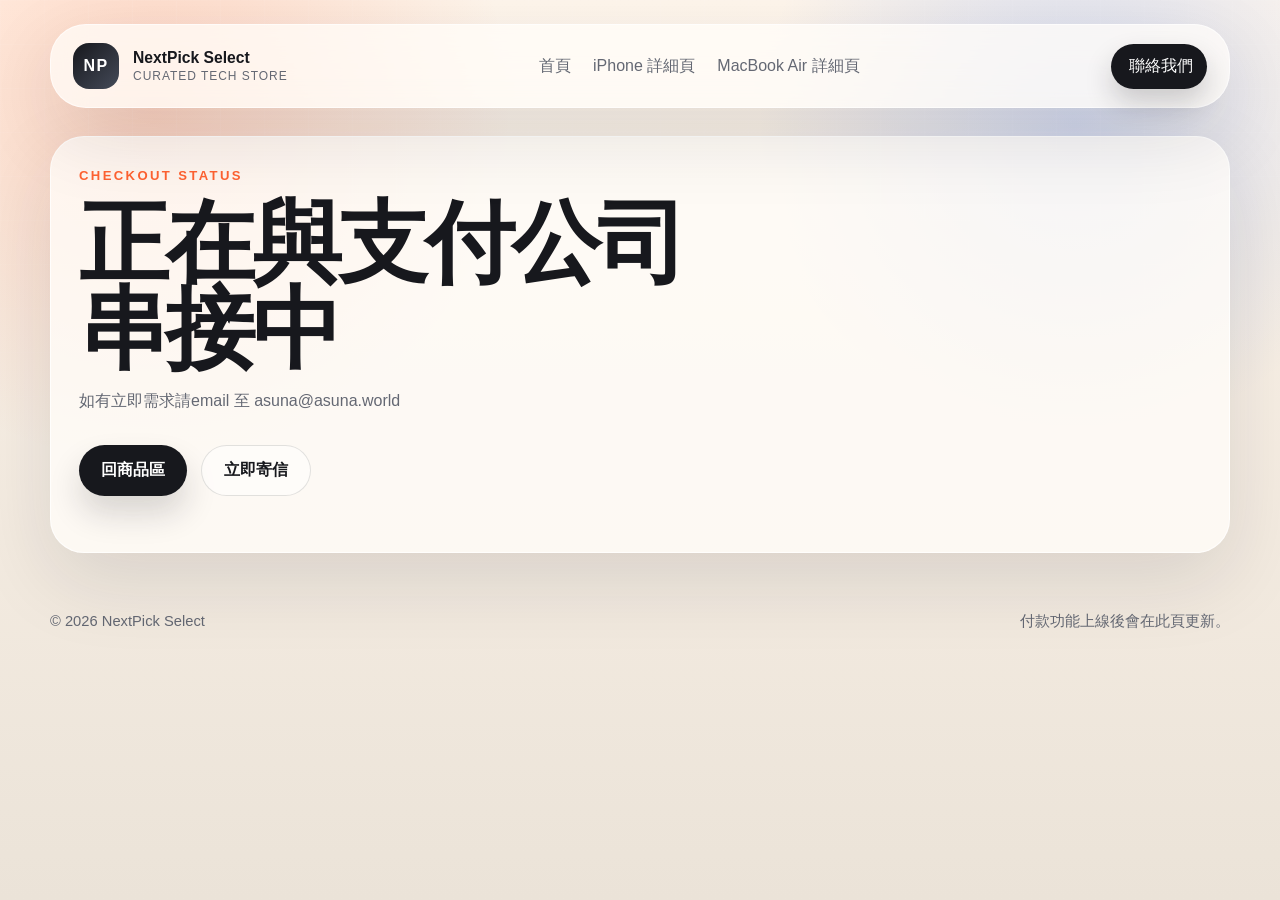
==== direct-purchase.html @ 71fd7b79 "Add MacBook Air detail page and direct purchase landing" ====
<!DOCTYPE html>
<html lang="zh-Hant">
<head>
  <meta charset="UTF-8">
  <meta name="viewport" content="width=device-width, initial-scale=1.0">
  <title>直接購買 | NextPick Select</title>
  <meta name="description" content="目前付款流程正在串接中，如有立即需求可透過 email 聯繫。">
  <link rel="stylesheet" href="styles.css">
</head>
<body>
  <div class="backdrop" aria-hidden="true"></div>
  <div class="page-shell">
    <header class="site-header">
      <a class="brand" href="index.html" aria-label="回到 NextPick Select 首頁">
        <span class="brand-mark">NP</span>
        <span class="brand-text">
          <strong>NextPick Select</strong>
          <small>Curated Tech Store</small>
        </span>
      </a>

      <nav class="site-nav" aria-label="頁面導覽">
        <a href="index.html">首頁</a>
        <a href="iphone-details.html">iPhone 詳細頁</a>
        <a href="macbook-air-details.html">MacBook Air 詳細頁</a>
      </nav>

      <a class="header-cta" href="index.html#contact">聯絡我們</a>
    </header>

    <main class="details-main">
      <section class="details-hero reveal">
        <p class="eyebrow">CHECKOUT STATUS</p>
        <h1>正在與支付公司串接中</h1>
        <p class="details-note">如有立即需求請email 至 <a href="mailto:asuna@asuna.world">asuna@asuna.world</a></p>
        <div class="hero-actions">
          <a class="button button-primary" href="index.html#catalog">回商品區</a>
          <a class="button button-secondary" href="mailto:asuna@asuna.world">立即寄信</a>
        </div>
      </section>
    </main>

    <footer class="site-footer">
      <p>© <span id="year">2026</span> NextPick Select</p>
      <p>付款功能上線後會在此頁更新。</p>
    </footer>
  </div>

  <script src="direct-purchase.js" defer></script>
</body>
</html>
---- styles.css ----
:root {
  --bg-top: #fff6ec;
  --bg-bottom: #ebe3d8;
  --surface: rgba(255, 252, 247, 0.78);
  --surface-strong: #fffdf9;
  --ink: #17181d;
  --muted: #646873;
  --line: rgba(23, 24, 29, 0.12);
  --shadow: 0 26px 80px rgba(25, 28, 40, 0.12);
  --accent: #ff6231;
  --accent-cool: #1d68ff;
  --accent-warm: #e60012;
  --radius-xl: 36px;
  --radius-sm: 999px;
  --content-width: min(1180px, calc(100vw - 40px));
}

*,
*::before,
*::after {
  box-sizing: border-box;
}

html {
  scroll-behavior: smooth;
}

body {
  margin: 0;
  min-height: 100vh;
  font-family: "Aptos", "Trebuchet MS", "Segoe UI", sans-serif;
  color: var(--ink);
  background:
    radial-gradient(circle at 12% 12%, rgba(255, 98, 49, 0.22), transparent 26%),
    radial-gradient(circle at 84% 14%, rgba(29, 104, 255, 0.18), transparent 24%),
    linear-gradient(180deg, var(--bg-top) 0%, var(--bg-bottom) 100%);
}

a {
  color: inherit;
  text-decoration: none;
}

button {
  font: inherit;
}

.backdrop {
  position: fixed;
  inset: 0;
  pointer-events: none;
  background:
    linear-gradient(rgba(255, 255, 255, 0.22) 1px, transparent 1px),
    linear-gradient(90deg, rgba(255, 255, 255, 0.22) 1px, transparent 1px);
  background-size: 44px 44px;
  mask-image: linear-gradient(180deg, rgba(0, 0, 0, 0.65), transparent 88%);
  opacity: 0.45;
}

.page-shell {
  width: var(--content-width);
  margin: 0 auto;
  padding: 24px 0 48px;
}

.site-header {
  position: sticky;
  top: 18px;
  z-index: 10;
  display: flex;
  align-items: center;
  justify-content: space-between;
  gap: 20px;
  padding: 18px 22px;
  margin-bottom: 28px;
  border: 1px solid rgba(255, 255, 255, 0.65);
  border-radius: var(--radius-xl);
  background: rgba(255, 253, 249, 0.74);
  backdrop-filter: blur(16px);
  box-shadow: var(--shadow);
}

.brand {
  display: inline-flex;
  align-items: center;
  gap: 14px;
}

.brand-mark {
  display: inline-grid;
  place-items: center;
  width: 46px;
  height: 46px;
  border-radius: 16px;
  background: linear-gradient(135deg, var(--ink), #444a58);
  color: #fff;
  font-weight: 700;
  letter-spacing: 0.08em;
}

.brand-text {
  display: flex;
  flex-direction: column;
  gap: 2px;
}

.brand-text strong {
  font-size: 0.98rem;
}

.brand-text small {
  color: var(--muted);
  font-size: 0.75rem;
  letter-spacing: 0.08em;
  text-transform: uppercase;
}

.site-nav {
  display: inline-flex;
  align-items: center;
  gap: 22px;
  color: var(--muted);
}

.site-nav a {
  transition: color 160ms ease;
}

.site-nav a:hover,
.site-nav a:focus-visible {
  color: var(--ink);
}

.header-cta,
.button {
  display: inline-flex;
  align-items: center;
  justify-content: center;
  gap: 10px;
  border: 0;
  border-radius: var(--radius-sm);
  transition:
    transform 160ms ease,
    box-shadow 160ms ease,
    background 160ms ease,
    color 160ms ease;
  cursor: pointer;
}

.header-cta {
  padding: 12px 14px 12px 18px;
  background: var(--ink);
  color: #fff;
  box-shadow: 0 14px 28px rgba(23, 24, 29, 0.2);
}

.header-cta:hover,
.header-cta:focus-visible,
.button:hover,
.button:focus-visible {
  transform: translateY(-2px);
}

.cart-pill {
  padding: 6px 10px;
  border-radius: var(--radius-sm);
  background: rgba(255, 255, 255, 0.12);
  font-size: 0.88rem;
}

.hero,
.contact {
  display: grid;
  grid-template-columns: 1.02fr 0.98fr;
  gap: 30px;
  align-items: center;
}

.hero {
  padding: 28px 0 12px;
  min-height: calc(100vh - 170px);
}

.eyebrow {
  margin: 0 0 14px;
  color: var(--accent);
  font-size: 0.82rem;
  font-weight: 700;
  letter-spacing: 0.18em;
  text-transform: uppercase;
}

h1,
h2,
h3 {
  margin: 0;
  font-family: "Palatino Linotype", "Book Antiqua", Georgia, serif;
  line-height: 0.96;
  letter-spacing: -0.04em;
}

h1 {
  font-size: clamp(3.4rem, 7vw, 6.4rem);
  max-width: 12ch;
}

h2 {
  font-size: clamp(2.2rem, 4.2vw, 4rem);
  margin-bottom: 16px;
}

h3 {
  font-size: clamp(1.4rem, 2vw, 2rem);
}

p,
li {
  line-height: 1.7;
}

.hero-lede,
.section-heading p,
.catalog-note,
.product-description,
.selection-description,
.benefit-card p,
.plan-card p,
.contact-note,
.contact-copy p {
  color: var(--muted);
}

.hero-copy {
  max-width: 580px;
}

.hero-actions {
  display: flex;
  flex-wrap: wrap;
  gap: 14px;
  margin: 30px 0 28px;
}

.button {
  padding: 14px 22px;
  font-weight: 700;
}

.button-primary {
  background: var(--ink);
  color: #fff;
  box-shadow: 0 18px 32px rgba(23, 24, 29, 0.16);
}

.button-secondary {
  border: 1px solid var(--line);
  background: rgba(255, 255, 255, 0.45);
}

.button-small {
  padding: 12px 18px;
  background: rgba(23, 24, 29, 0.06);
  color: var(--ink);
}

.button-link {
  text-decoration: none;
}

.hero-points {
  display: flex;
  flex-wrap: wrap;
  gap: 10px;
  padding: 0;
  margin: 0;
  list-style: none;
}

.hero-points li,
.selection-tags span {
  padding: 10px 14px;
  border: 1px solid rgba(255, 255, 255, 0.7);
  border-radius: var(--radius-sm);
  background: rgba(255, 255, 255, 0.44);
  backdrop-filter: blur(8px);
}

.hero-stage {
  position: relative;
  display: grid;
  grid-template-columns: 1fr 1fr;
  gap: 18px;
  min-height: 620px;
}

.stage-panel,
.product-card,
.selection-panel,
.benefit-card,
.plan-card,
.contact-card {
  position: relative;
  overflow: hidden;
  border: 1px solid rgba(255, 255, 255, 0.7);
  border-radius: 30px;
  background: var(--surface);
  box-shadow: var(--shadow);
  backdrop-filter: blur(12px);
}

.stage-panel {
  padding: 26px;
}

.panel-phone {
  margin-top: 68px;
}

.panel-laptop {
  grid-column: 2;
  grid-row: 1 / span 2;
  display: flex;
  flex-direction: column;
  justify-content: space-between;
}

.panel-console {
  margin-top: -94px;
}

.panel-copy {
  position: relative;
  z-index: 1;
}

.panel-copy p {
  margin: 0;
  color: var(--muted);
}

.panel-copy strong {
  font-size: 1.25rem;
}

.device-phone,
.device-laptop,
.device-switch {
  position: relative;
  margin: 0 auto;
}

.device-phone {
  width: 126px;
  height: 244px;
  padding: 14px;
  border-radius: 32px;
  background: linear-gradient(145deg, #11151d, #3d4759);
  box-shadow:
    inset 0 1px 0 rgba(255, 255, 255, 0.26),
    0 26px 36px rgba(18, 24, 35, 0.28);
}

.device-phone::before {
  content: "";
  position: absolute;
  top: 9px;
  left: 50%;
  width: 42%;
  height: 14px;
  transform: translateX(-50%);
  border-radius: 999px;
  background: rgba(0, 0, 0, 0.42);
}

.device-screen {
  width: 100%;
  height: 100%;
  border-radius: 22px;
  background:
    radial-gradient(circle at 30% 25%, rgba(255, 255, 255, 0.48), transparent 18%),
    linear-gradient(160deg, #ffab70, #ff6231 42%, #2c46ff 100%);
}

.device-laptop {
  width: min(100%, 380px);
}

.device-laptop .device-screen {
  height: 220px;
  border-radius: 20px 20px 12px 12px;
  border: 8px solid #1c2230;
  background:
    radial-gradient(circle at 70% 18%, rgba(255, 255, 255, 0.28), transparent 18%),
    linear-gradient(135deg, #0b162d 0%, #1d68ff 45%, #92b8ff 100%);
  box-shadow: 0 22px 36px rgba(10, 16, 28, 0.22);
}

.device-base {
  width: 112%;
  height: 18px;
  margin: -2px auto 0;
  transform: translateX(-5.5%);
  border-radius: 0 0 22px 22px;
  background: linear-gradient(180deg, #d8dde7, #adb6c7);
  box-shadow: 0 20px 28px rgba(10, 16, 28, 0.16);
}

.device-switch {
  display: flex;
  align-items: center;
  justify-content: center;
  gap: 10px;
}

.switch-screen {
  width: 210px;
  height: 116px;
  border-radius: 18px;
  border: 8px solid #1d1f29;
  background:
    radial-gradient(circle at 28% 32%, rgba(44, 175, 255, 0.2), transparent 18%),
    radial-gradient(circle at 72% 36%, rgba(255, 108, 54, 0.18), transparent 20%),
    linear-gradient(135deg, #202632 0%, #090b10 100%);
  box-shadow: 0 20px 28px rgba(17, 21, 29, 0.28);
}

.joycon {
  position: relative;
  width: 44px;
  height: 132px;
  border-radius: 28px;
  background: linear-gradient(180deg, #3c4148, #1b1f27);
  box-shadow: 0 18px 26px rgba(17, 21, 29, 0.2);
}

.joycon::before,
.joycon::after {
  content: "";
  position: absolute;
  border-radius: 999px;
}

.joycon::before {
  top: 18px;
  left: 50%;
  width: 18px;
  height: 18px;
  transform: translateX(-50%);
  background: #20242c;
  border: 3px solid rgba(255, 255, 255, 0.12);
}

.joycon::after {
  bottom: 28px;
  left: 50%;
  width: 28px;
  height: 28px;
  transform: translateX(-50%);
  border: 3px solid rgba(255, 255, 255, 0.2);
}

.joycon-left::after {
  box-shadow: inset 0 0 0 3px rgba(67, 191, 255, 0.85);
}

.joycon-right::after {
  box-shadow: inset 0 0 0 3px rgba(255, 116, 67, 0.9);
}

.joycon-left::before,
.joycon-right::before {
  box-shadow: 0 0 0 3px rgba(0, 0, 0, 0.06);
}

.joycon-left {
  border-left: 4px solid rgba(59, 184, 255, 0.88);
}

.joycon-right {
  border-right: 4px solid rgba(255, 120, 72, 0.95);
}

.large.device-phone {
  transform: scale(1.05);
}

.large.device-laptop {
  transform: scale(1.02);
}

.large.device-switch {
  transform: scale(0.96);
}

.section {
  padding: 86px 0 18px;
}

.section-heading {
  max-width: 720px;
  margin-bottom: 28px;
}

.catalog-toolbar,
.catalog-layout,
.benefit-grid,
.plan-grid {
  gap: 22px;
}

.catalog-toolbar {
  display: flex;
  align-items: center;
  justify-content: space-between;
  flex-wrap: wrap;
  margin-bottom: 24px;
}

.filter-group {
  display: inline-flex;
  flex-wrap: wrap;
  gap: 10px;
  padding: 8px;
  border: 1px solid rgba(255, 255, 255, 0.64);
  border-radius: var(--radius-sm);
  background: rgba(255, 255, 255, 0.46);
}

.filter-button {
  padding: 10px 16px;
  border: 0;
  border-radius: var(--radius-sm);
  background: transparent;
  color: var(--muted);
  cursor: pointer;
}

.filter-button.is-active {
  background: var(--ink);
  color: #fff;
}

.catalog-layout {
  display: grid;
  grid-template-columns: minmax(0, 1.5fr) minmax(280px, 0.86fr);
  align-items: start;
}

.product-grid,
.benefit-grid,
.plan-grid {
  display: grid;
}

.product-grid {
  grid-template-columns: repeat(3, minmax(0, 1fr));
}

.product-card {
  display: flex;
  flex-direction: column;
  min-height: 100%;
  outline: none;
  transition:
    transform 180ms ease,
    border-color 180ms ease,
    box-shadow 180ms ease,
    opacity 180ms ease;
  cursor: pointer;
}

.product-card:hover,
.product-card:focus-visible,
.product-card.is-selected {
  transform: translateY(-4px);
  border-color: rgba(23, 24, 29, 0.16);
  box-shadow: 0 28px 60px rgba(20, 25, 37, 0.14);
}

.product-card.is-hidden {
  display: none;
}

.product-visual {
  position: relative;
  min-height: 220px;
  padding: 28px 24px 16px;
  display: grid;
  place-items: center;
}

.product-image {
  position: relative;
  z-index: 1;
  width: 100%;
  height: auto;
  object-fit: contain;
  filter: drop-shadow(0 24px 32px rgba(17, 21, 29, 0.2));
}

.product-image-stage {
  max-width: 360px;
  margin: 8px auto 18px;
}

.product-image-console {
  max-width: 290px;
  max-height: 260px;
}

.product-visual::before {
  content: "";
  position: absolute;
  inset: 18px;
  border-radius: 28px;
  opacity: 0.95;
}

.product-visual-phone::before {
  background: linear-gradient(160deg, rgba(255, 117, 75, 0.36), rgba(56, 87, 255, 0.18));
}

.product-visual-laptop::before {
  background: linear-gradient(160deg, rgba(29, 104, 255, 0.3), rgba(180, 216, 255, 0.16));
}

.product-visual-console::before {
  background:
    linear-gradient(160deg, rgba(230, 0, 18, 0.3), rgba(255, 255, 255, 0.08)),
    radial-gradient(circle at 24% 30%, rgba(0, 184, 255, 0.12), transparent 20%);
}

.product-badge {
  position: absolute;
  top: 20px;
  left: 20px;
  z-index: 1;
  padding: 8px 12px;
  border-radius: var(--radius-sm);
  background: rgba(255, 255, 255, 0.72);
  font-size: 0.82rem;
  font-weight: 700;
}

.product-badge.cool {
  color: var(--accent-cool);
}

.product-badge.warm {
  color: var(--accent-warm);
}

.product-body {
  display: flex;
  flex: 1;
  flex-direction: column;
  gap: 14px;
  padding: 0 24px 24px;
}

.product-kicker,
.price-label,
.selection-label,
.plan-label,
.contact-label {
  margin: 0;
  color: var(--muted);
  font-size: 0.85rem;
  font-weight: 700;
  letter-spacing: 0.12em;
  text-transform: uppercase;
}

.product-specs,
.selection-features {
  padding-left: 18px;
  margin: 0;
  color: var(--muted);
}

.product-footer {
  display: flex;
  align-items: end;
  justify-content: space-between;
  gap: 14px;
  margin-top: auto;
  padding-top: 8px;
}

.product-actions {
  display: flex;
  flex-direction: column;
  gap: 8px;
}

.product-price,
.selection-price,
.plan-card strong {
  font-size: 1.35rem;
}

.selection-panel {
  position: sticky;
  top: 122px;
  padding: 30px;
}

.selection-price {
  margin: 14px 0 12px;
}

.selection-description {
  margin: 0 0 16px;
}

.selection-tags {
  display: flex;
  flex-wrap: wrap;
  gap: 10px;
  margin: 22px 0 28px;
}

.selection-cta {
  width: 100%;
}

.benefit-grid,
.plan-grid {
  grid-template-columns: repeat(3, minmax(0, 1fr));
}

.benefit-card,
.plan-card,
.contact-card {
  padding: 28px;
}

.benefit-index {
  display: inline-flex;
  margin-bottom: 18px;
  padding: 6px 10px;
  border-radius: var(--radius-sm);
  background: rgba(23, 24, 29, 0.06);
  color: var(--muted);
  font-size: 0.82rem;
  font-weight: 700;
}

.plan-card.emphasis {
  background: linear-gradient(180deg, rgba(255, 115, 74, 0.16), rgba(255, 255, 255, 0.72));
}

.contact {
  padding-top: 96px;
}

.contact-card {
  display: flex;
  flex-direction: column;
  gap: 14px;
}

.contact-card a {
  font-size: clamp(1.3rem, 2vw, 1.8rem);
  font-weight: 700;
}

.site-footer {
  display: flex;
  justify-content: space-between;
  gap: 20px;
  padding: 42px 0 18px;
  color: var(--muted);
  font-size: 0.92rem;
}

.toast {
  position: fixed;
  right: 24px;
  bottom: 24px;
  padding: 14px 18px;
  border-radius: 18px;
  background: rgba(23, 24, 29, 0.94);
  color: #fff;
  box-shadow: 0 20px 36px rgba(18, 24, 35, 0.3);
  opacity: 0;
  transform: translateY(14px);
  pointer-events: none;
  transition:
    opacity 180ms ease,
    transform 180ms ease;
}

.toast.is-visible {
  opacity: 1;
  transform: translateY(0);
}

.reveal {
  opacity: 0;
  transform: translateY(30px);
  transition:
    opacity 520ms ease,
    transform 520ms ease;
}

.reveal.is-visible {
  opacity: 1;
  transform: translateY(0);
}

.details-main {
  display: grid;
  gap: 26px;
}

.details-hero {
  border: 1px solid rgba(255, 255, 255, 0.72);
  border-radius: 34px;
  padding: 28px;
  background: rgba(255, 253, 249, 0.78);
  box-shadow: var(--shadow);
}

.details-hero h1 {
  max-width: 14ch;
  margin-bottom: 14px;
}

.details-meta {
  margin: 10px 0 0;
  color: var(--muted);
}

.details-note {
  margin: 0;
  color: var(--muted);
}

.details-grid {
  display: grid;
  grid-template-columns: repeat(2, minmax(0, 1fr));
  gap: 18px;
}

.details-card {
  border: 1px solid rgba(255, 255, 255, 0.72);
  border-radius: 28px;
  padding: 22px;
  background: var(--surface);
  box-shadow: var(--shadow);
}

.details-card h3 {
  margin-bottom: 12px;
}

.details-list {
  margin: 0;
  padding-left: 18px;
  color: var(--muted);
}

.details-list li + li {
  margin-top: 8px;
}

.details-chip-group {
  display: flex;
  flex-wrap: wrap;
  gap: 10px;
}

.details-chip {
  border: 1px solid rgba(255, 255, 255, 0.68);
  border-radius: var(--radius-sm);
  padding: 8px 12px;
  background: rgba(255, 255, 255, 0.54);
}

.details-table-wrap {
  overflow-x: auto;
  border: 1px solid rgba(255, 255, 255, 0.72);
  border-radius: 24px;
  background: rgba(255, 253, 249, 0.78);
  box-shadow: var(--shadow);
}

.details-table {
  width: 100%;
  border-collapse: collapse;
  min-width: 940px;
}

.details-table th,
.details-table td {
  text-align: left;
  padding: 14px 16px;
  border-bottom: 1px solid rgba(23, 24, 29, 0.1);
  vertical-align: top;
}

.details-table th {
  font-size: 0.88rem;
  letter-spacing: 0.1em;
  text-transform: uppercase;
  color: var(--muted);
  background: rgba(255, 255, 255, 0.65);
}

.details-table tr:last-child td {
  border-bottom: 0;
}

.details-section {
  display: grid;
  gap: 16px;
}

.model-grid {
  display: grid;
  grid-template-columns: repeat(2, minmax(0, 1fr));
  gap: 18px;
}

.model-card {
  border: 1px solid rgba(255, 255, 255, 0.72);
  border-radius: 26px;
  padding: 20px;
  background: rgba(255, 252, 247, 0.8);
  box-shadow: var(--shadow);
  display: grid;
  gap: 12px;
}

.model-card h3 {
  margin-bottom: 4px;
}

.model-card p {
  margin: 0;
}

.mini-table {
  width: 100%;
  border-collapse: collapse;
}

.mini-table th,
.mini-table td {
  text-align: left;
  padding: 8px 0;
  border-bottom: 1px dashed rgba(23, 24, 29, 0.12);
}

.mini-table tr:last-child td {
  border-bottom: 0;
}

.mini-table th {
  color: var(--muted);
  font-size: 0.84rem;
  text-transform: uppercase;
  letter-spacing: 0.08em;
}

.source-list {
  display: flex;
  flex-wrap: wrap;
  gap: 10px;
}

.source-list a {
  padding: 8px 12px;
  border-radius: var(--radius-sm);
  border: 1px solid rgba(255, 255, 255, 0.72);
  background: rgba(255, 255, 255, 0.48);
  font-size: 0.9rem;
}

@media (max-width: 1120px) {
  .hero,
  .contact,
  .catalog-layout,
  .product-grid,
  .benefit-grid,
  .plan-grid,
  .details-grid,
  .model-grid {
    grid-template-columns: 1fr;
  }

  .hero {
    min-height: auto;
    padding-top: 12px;
  }

  .hero-stage {
    min-height: 0;
  }

  .panel-phone,
  .panel-console {
    margin-top: 0;
  }

  .panel-laptop {
    grid-column: auto;
    grid-row: auto;
  }

  .selection-panel {
    position: static;
  }

  .site-footer {
    flex-direction: column;
  }
}

@media (max-width: 860px) {
  .page-shell {
    width: min(100vw - 24px, 100%);
    padding-top: 14px;
  }

  .site-header {
    flex-wrap: wrap;
    justify-content: center;
    text-align: center;
  }

  .site-nav {
    order: 3;
    width: 100%;
    justify-content: center;
    flex-wrap: wrap;
  }

  .hero-stage {
    grid-template-columns: 1fr;
  }

  .panel-console {
    margin-top: 0;
  }
}

@media (max-width: 640px) {
  :root {
    --content-width: calc(100vw - 24px);
  }

  .site-header {
    top: 10px;
    padding: 16px;
    border-radius: 24px;
  }

  h1 {
    max-width: 10ch;
  }

  .hero-actions,
  .hero-points,
  .selection-tags {
    gap: 8px;
  }

  .button,
  .header-cta {
    width: 100%;
  }

  .product-body,
  .benefit-card,
  .plan-card,
  .contact-card,
  .selection-panel {
    padding-left: 18px;
    padding-right: 18px;
  }

  .product-footer {
    align-items: stretch;
    flex-direction: column;
  }

  .product-footer .button-small {
    width: 100%;
  }

  .switch-screen {
    width: 160px;
    height: 88px;
  }

  .joycon {
    width: 36px;
    height: 104px;
  }

  .toast {
    left: 12px;
    right: 12px;
    bottom: 12px;
    text-align: center;
  }
}
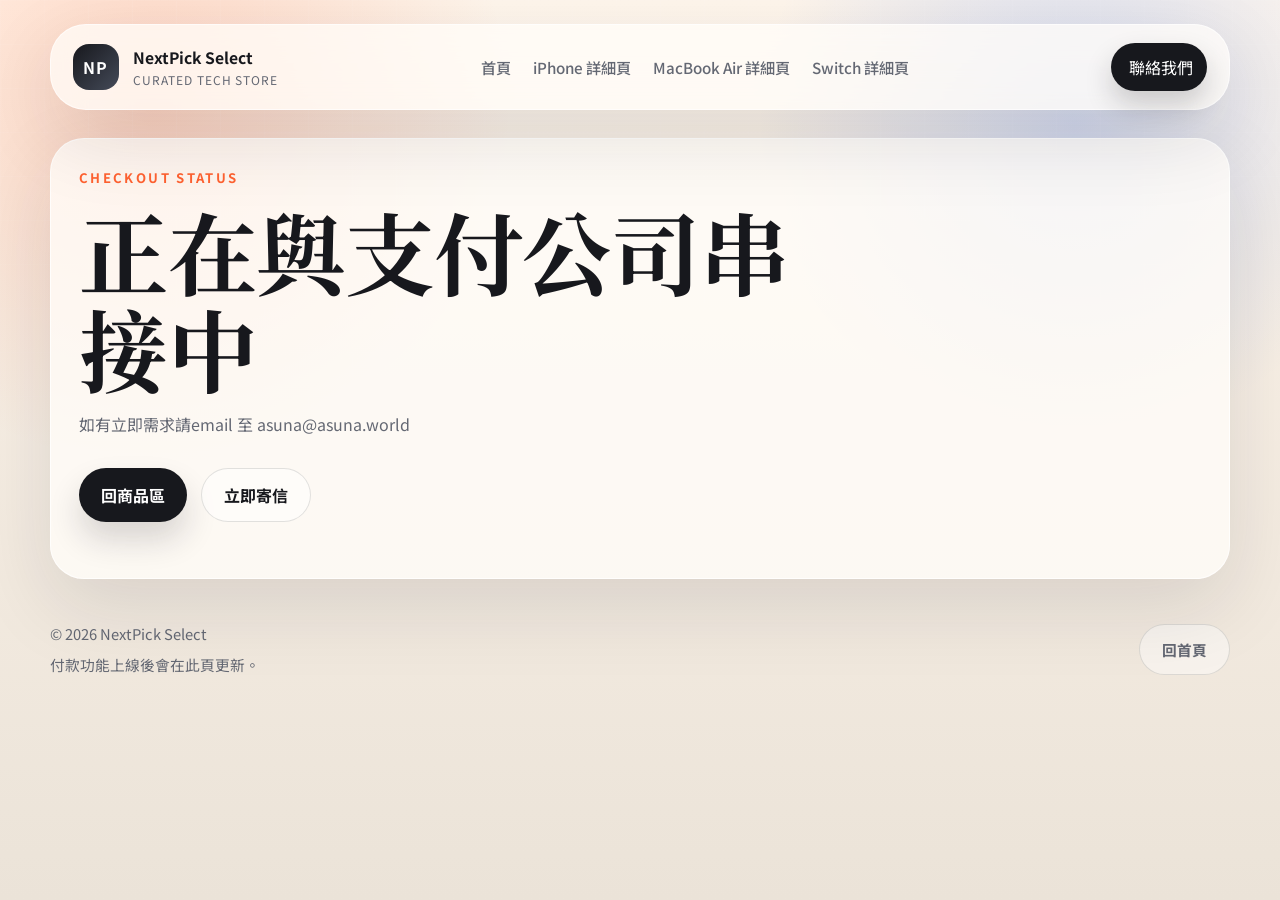
==== commit 31caf746: "feat: add switch detail page and expand cart actions across specs" ====
--- a/direct-purchase.html
+++ b/direct-purchase.html
@@ -23,6 +23,7 @@
         <a href="index.html">首頁</a>
         <a href="iphone-details.html">iPhone 詳細頁</a>
         <a href="macbook-air-details.html">MacBook Air 詳細頁</a>
+        <a href="switch-details.html">Switch 詳細頁</a>
       </nav>
 
       <a class="header-cta" href="index.html#contact">聯絡我們</a>
@@ -41,8 +42,11 @@
     </main>
 
     <footer class="site-footer">
-      <p>© <span id="year">2026</span> NextPick Select</p>
-      <p>付款功能上線後會在此頁更新。</p>
+      <div class="footer-copy">
+        <p>© <span id="year">2026</span> NextPick Select</p>
+        <p>付款功能上線後會在此頁更新。</p>
+      </div>
+      <a class="button button-secondary button-home" href="index.html">回首頁</a>
     </footer>
   </div>
 
--- a/styles.css
+++ b/styles.css
@@ -1,3 +1,5 @@
+@import url("https://fonts.googleapis.com/css2?family=Noto+Sans+TC:wght@400;500;700;800&family=Noto+Serif+TC:wght@600;700&display=swap");
+
 :root {
   --bg-top: #fff6ec;
   --bg-bottom: #ebe3d8;
@@ -28,7 +30,7 @@
 body {
   margin: 0;
   min-height: 100vh;
-  font-family: "Aptos", "Trebuchet MS", "Segoe UI", sans-serif;
+  font-family: "Noto Sans TC", "PingFang TC", "Microsoft JhengHei", sans-serif;
   color: var(--ink);
   background:
     radial-gradient(circle at 12% 12%, rgba(255, 98, 49, 0.22), transparent 26%),
@@ -120,6 +122,8 @@
   align-items: center;
   gap: 22px;
   color: var(--muted);
+  font-size: 0.95rem;
+  font-weight: 500;
 }
 
 .site-nav a {
@@ -194,9 +198,9 @@
 h2,
 h3 {
   margin: 0;
-  font-family: "Palatino Linotype", "Book Antiqua", Georgia, serif;
-  line-height: 0.96;
-  letter-spacing: -0.04em;
+  font-family: "Noto Serif TC", "Songti TC", serif;
+  line-height: 1.08;
+  letter-spacing: -0.015em;
 }
 
 h1 {
@@ -265,6 +269,17 @@
 
 .button-link {
   text-decoration: none;
+}
+
+.button-outline {
+  border: 1px solid rgba(23, 24, 29, 0.16);
+  background: rgba(255, 255, 255, 0.68);
+}
+
+.button-cart {
+  background: var(--ink);
+  color: #fff;
+  box-shadow: 0 12px 24px rgba(23, 24, 29, 0.18);
 }
 
 .hero-points {
@@ -703,6 +718,9 @@
   position: sticky;
   top: 122px;
   padding: 30px;
+  background:
+    linear-gradient(165deg, rgba(255, 255, 255, 0.86), rgba(255, 245, 236, 0.78)),
+    var(--surface);
 }
 
 .selection-price {
@@ -760,6 +778,10 @@
   gap: 14px;
 }
 
+.contact-copy h2 {
+  max-width: 14ch;
+}
+
 .contact-card a {
   font-size: clamp(1.3rem, 2vw, 1.8rem);
   font-weight: 700;
@@ -767,6 +789,7 @@
 
 .site-footer {
   display: flex;
+  align-items: center;
   justify-content: space-between;
   gap: 20px;
   padding: 42px 0 18px;
@@ -774,10 +797,23 @@
   font-size: 0.92rem;
 }
 
+.footer-copy {
+  display: grid;
+  gap: 6px;
+}
+
+.footer-copy p {
+  margin: 0;
+}
+
+.button-home {
+  white-space: nowrap;
+}
+
 .toast {
   position: fixed;
   right: 24px;
-  bottom: 24px;
+  bottom: 92px;
   padding: 14px 18px;
   border-radius: 18px;
   background: rgba(23, 24, 29, 0.94);
@@ -978,6 +1014,253 @@
   font-size: 0.9rem;
 }
 
+.spec-action-cell {
+  width: 154px;
+  white-space: nowrap;
+}
+
+.mini-action-cell {
+  width: 150px;
+  white-space: nowrap;
+}
+
+.cart-add-button {
+  width: 100%;
+  justify-content: center;
+  padding: 10px 14px;
+  border: 1px solid rgba(23, 24, 29, 0.18);
+  background: rgba(23, 24, 29, 0.06);
+  font-size: 0.88rem;
+  line-height: 1.2;
+}
+
+.cart-add-button.is-added {
+  border-color: var(--ink);
+  background: var(--ink);
+  color: #fff;
+}
+
+.cart-unavailable {
+  display: inline-flex;
+  align-items: center;
+  min-height: 40px;
+  color: var(--muted);
+  font-size: 0.9rem;
+}
+
+body.cart-open {
+  overflow: hidden;
+}
+
+.cart-fab {
+  position: fixed;
+  right: 24px;
+  bottom: 24px;
+  z-index: 72;
+  display: inline-flex;
+  align-items: center;
+  gap: 10px;
+  padding: 14px 16px;
+  border: 0;
+  border-radius: var(--radius-sm);
+  background: linear-gradient(130deg, #17181d 0%, #2e3342 100%);
+  color: #fff;
+  font-weight: 700;
+  box-shadow: 0 20px 40px rgba(23, 24, 29, 0.34);
+}
+
+.cart-fab-count {
+  min-width: 30px;
+  padding: 4px 8px;
+  border-radius: var(--radius-sm);
+  background: rgba(255, 255, 255, 0.2);
+  text-align: center;
+  font-size: 0.88rem;
+}
+
+.cart-overlay {
+  position: fixed;
+  inset: 0;
+  z-index: 70;
+  background: rgba(23, 24, 29, 0.4);
+  opacity: 0;
+  pointer-events: none;
+  transition: opacity 220ms ease;
+}
+
+.cart-overlay.is-open {
+  opacity: 1;
+  pointer-events: auto;
+}
+
+.cart-drawer {
+  position: fixed;
+  top: 0;
+  right: 0;
+  z-index: 71;
+  width: min(420px, 100vw);
+  height: 100vh;
+  display: grid;
+  grid-template-rows: auto 1fr auto;
+  border-left: 1px solid rgba(23, 24, 29, 0.12);
+  background: rgba(255, 252, 247, 0.98);
+  transform: translateX(100%);
+  transition: transform 260ms ease;
+  box-shadow: -16px 0 40px rgba(23, 24, 29, 0.2);
+}
+
+.cart-drawer.is-open {
+  transform: translateX(0);
+}
+
+.cart-drawer-header {
+  display: flex;
+  align-items: flex-start;
+  justify-content: space-between;
+  gap: 12px;
+  padding: 18px 20px;
+  border-bottom: 1px solid rgba(23, 24, 29, 0.1);
+}
+
+.cart-title {
+  margin: 0;
+  font-size: 1.26rem;
+  font-weight: 700;
+  letter-spacing: -0.02em;
+}
+
+.cart-subtitle {
+  margin: 4px 0 0;
+  color: var(--muted);
+  font-size: 0.92rem;
+}
+
+.cart-close {
+  width: 38px;
+  height: 38px;
+  border: 1px solid rgba(23, 24, 29, 0.14);
+  border-radius: 50%;
+  background: rgba(255, 255, 255, 0.8);
+  font-size: 1.4rem;
+  line-height: 1;
+  cursor: pointer;
+}
+
+.cart-drawer-body {
+  padding: 18px 20px;
+  overflow-y: auto;
+}
+
+.cart-empty-hint {
+  margin: 0;
+  color: var(--muted);
+}
+
+.cart-item-list {
+  margin: 0;
+  padding: 0;
+  list-style: none;
+  display: grid;
+  gap: 12px;
+}
+
+.cart-item {
+  padding: 14px;
+  border: 1px solid rgba(23, 24, 29, 0.12);
+  border-radius: 18px;
+  background: rgba(255, 255, 255, 0.84);
+  display: grid;
+  gap: 8px;
+}
+
+.cart-item-head {
+  display: flex;
+  justify-content: space-between;
+  gap: 10px;
+}
+
+.cart-item-name {
+  margin: 0;
+  font-weight: 700;
+  line-height: 1.4;
+}
+
+.cart-item-spec {
+  margin: 0;
+  color: var(--muted);
+  font-size: 0.88rem;
+  line-height: 1.45;
+}
+
+.cart-remove {
+  border: 0;
+  background: transparent;
+  color: #a63629;
+  font-size: 0.86rem;
+  cursor: pointer;
+}
+
+.cart-item-foot {
+  display: flex;
+  align-items: center;
+  justify-content: space-between;
+  gap: 10px;
+}
+
+.cart-item-price {
+  font-size: 0.98rem;
+}
+
+.cart-qty {
+  display: inline-flex;
+  align-items: center;
+  gap: 6px;
+}
+
+.cart-qty button {
+  width: 28px;
+  height: 28px;
+  border: 1px solid rgba(23, 24, 29, 0.2);
+  border-radius: 50%;
+  background: rgba(255, 255, 255, 0.92);
+  cursor: pointer;
+}
+
+.cart-qty span {
+  min-width: 20px;
+  text-align: center;
+}
+
+.cart-footer {
+  display: grid;
+  gap: 12px;
+  padding: 18px 20px 20px;
+  border-top: 1px solid rgba(23, 24, 29, 0.1);
+  background: rgba(255, 255, 255, 0.74);
+}
+
+.cart-subtotal-row {
+  display: flex;
+  align-items: center;
+  justify-content: space-between;
+  font-size: 1rem;
+}
+
+.cart-footer-actions {
+  display: grid;
+  grid-template-columns: 1fr 1fr;
+  gap: 10px;
+}
+
+.cart-clear-button:disabled {
+  opacity: 0.5;
+  cursor: not-allowed;
+}
+
+.cart-checkout-button {
+  width: 100%;
+}
+
 @media (max-width: 1120px) {
   .hero,
   .contact,
@@ -1015,6 +1298,7 @@
 
   .site-footer {
     flex-direction: column;
+    align-items: flex-start;
   }
 }
 
@@ -1067,9 +1351,17 @@
     gap: 8px;
   }
 
+  .spec-action-cell {
+    min-width: 136px;
+  }
+
   .button,
   .header-cta {
     width: 100%;
+  }
+
+  .site-footer .button-home {
+    width: auto;
   }
 
   .product-body,
@@ -1103,7 +1395,21 @@
   .toast {
     left: 12px;
     right: 12px;
+    bottom: 84px;
+    text-align: center;
+  }
+
+  .cart-fab {
+    right: 12px;
     bottom: 12px;
-    text-align: center;
-  }
-}
+    padding: 12px 14px;
+  }
+
+  .cart-drawer {
+    width: 100vw;
+  }
+
+  .cart-footer-actions {
+    grid-template-columns: 1fr;
+  }
+}
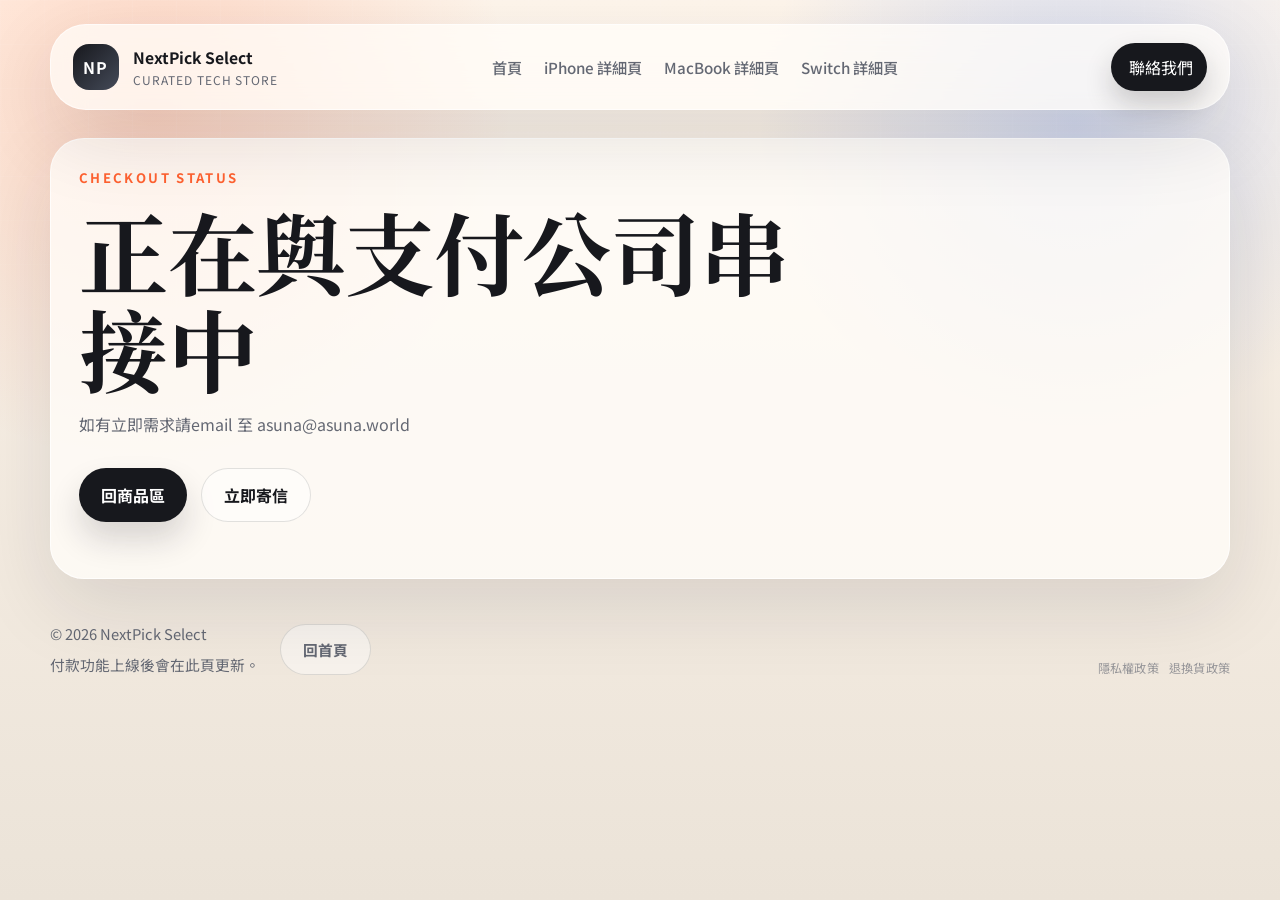
==== commit 99ae5c2c: "feat: add privacy and return policy pages" ====
--- a/direct-purchase.html
+++ b/direct-purchase.html
@@ -22,7 +22,7 @@
       <nav class="site-nav" aria-label="頁面導覽">
         <a href="index.html">首頁</a>
         <a href="iphone-details.html">iPhone 詳細頁</a>
-        <a href="macbook-air-details.html">MacBook Air 詳細頁</a>
+        <a href="macbook-air-details.html">MacBook 詳細頁</a>
         <a href="switch-details.html">Switch 詳細頁</a>
       </nav>
 
@@ -47,6 +47,10 @@
         <p>付款功能上線後會在此頁更新。</p>
       </div>
       <a class="button button-secondary button-home" href="index.html">回首頁</a>
+      <div class="policy-corner-links">
+        <a class="policy-corner-link" href="privacy-policy.html">隱私權政策</a>
+        <a class="policy-corner-link" href="return-policy.html">退換貨政策</a>
+      </div>
     </footer>
   </div>
 
--- a/styles.css
+++ b/styles.css
@@ -277,9 +277,74 @@
 }
 
 .button-cart {
+  background: #2a313f;
+  color: #fff;
+  box-shadow: 0 12px 24px rgba(23, 24, 29, 0.18);
+}
+
+.cart-price-button {
+  position: relative;
+  overflow: hidden;
+  min-height: 42px;
+  border: 1px solid rgba(17, 20, 28, 0.24);
+}
+
+.cart-price-button .cart-button-default,
+.cart-price-button .cart-button-hover,
+.cart-price-button .cart-button-success {
+  display: inline-flex;
+  align-items: center;
+  justify-content: center;
+  width: 100%;
+  transition:
+    opacity 170ms ease,
+    transform 170ms ease;
+}
+
+.cart-price-button .cart-button-default {
+  opacity: 1;
+  transform: translateY(0);
+}
+
+.cart-price-button .cart-button-hover,
+.cart-price-button .cart-button-success {
+  position: absolute;
+  inset: 0;
+  opacity: 0;
+  transform: translateY(8px);
+}
+
+.cart-price-button:hover,
+.cart-price-button:focus-visible {
+  background: #17181d;
+  color: #fff;
+}
+
+.cart-price-button:hover .cart-button-default,
+.cart-price-button:focus-visible .cart-button-default {
+  opacity: 0;
+  transform: translateY(-8px);
+}
+
+.cart-price-button:hover .cart-button-hover,
+.cart-price-button:focus-visible .cart-button-hover {
+  opacity: 1;
+  transform: translateY(0);
+}
+
+.cart-price-button.is-added {
   background: var(--ink);
   color: #fff;
-  box-shadow: 0 12px 24px rgba(23, 24, 29, 0.18);
+}
+
+.cart-price-button.is-added .cart-button-default,
+.cart-price-button.is-added .cart-button-hover {
+  opacity: 0;
+}
+
+.cart-price-button.is-added .cart-button-success {
+  opacity: 1;
+  transform: translateY(0);
 }
 
 .hero-points {
@@ -808,6 +873,30 @@
 
 .button-home {
   white-space: nowrap;
+}
+
+.policy-corner-links {
+  margin-left: auto;
+  align-self: flex-end;
+  display: inline-flex;
+  align-items: center;
+  gap: 10px;
+}
+
+.policy-corner-link {
+  font-size: 0.76rem;
+  color: rgba(100, 104, 115, 0.78);
+  letter-spacing: 0.02em;
+  opacity: 0.82;
+  transition:
+    color 160ms ease,
+    opacity 160ms ease;
+}
+
+.policy-corner-link:hover,
+.policy-corner-link:focus-visible {
+  color: rgba(23, 24, 29, 0.78);
+  opacity: 1;
 }
 
 .toast {
@@ -1029,13 +1118,14 @@
   justify-content: center;
   padding: 10px 14px;
   border: 1px solid rgba(23, 24, 29, 0.18);
-  background: rgba(23, 24, 29, 0.06);
+  background: #2a313f;
+  color: #fff;
   font-size: 0.88rem;
   line-height: 1.2;
 }
 
 .cart-add-button.is-added {
-  border-color: var(--ink);
+  border-color: #17181d;
   background: var(--ink);
   color: #fff;
 }
@@ -1300,6 +1390,11 @@
     flex-direction: column;
     align-items: flex-start;
   }
+
+  .policy-corner-links {
+    margin-left: 0;
+    align-self: flex-start;
+  }
 }
 
 @media (max-width: 860px) {
